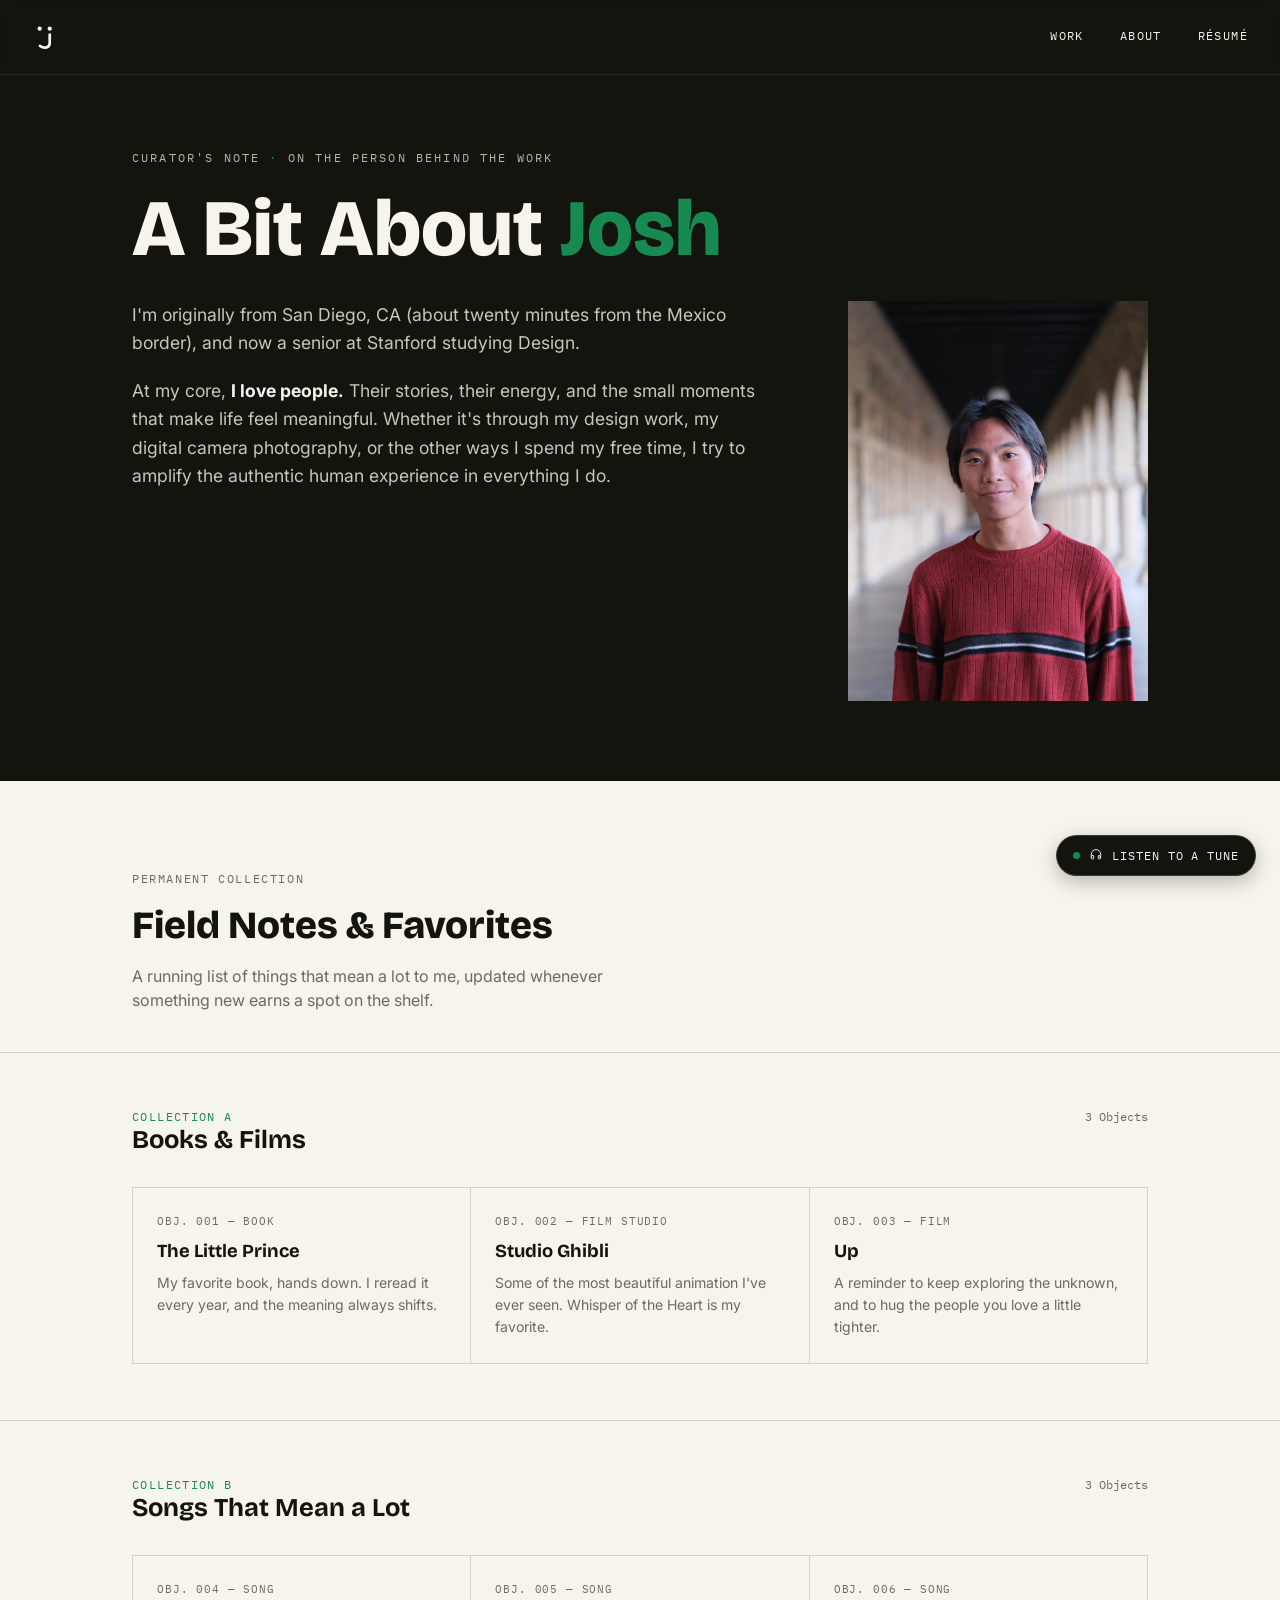
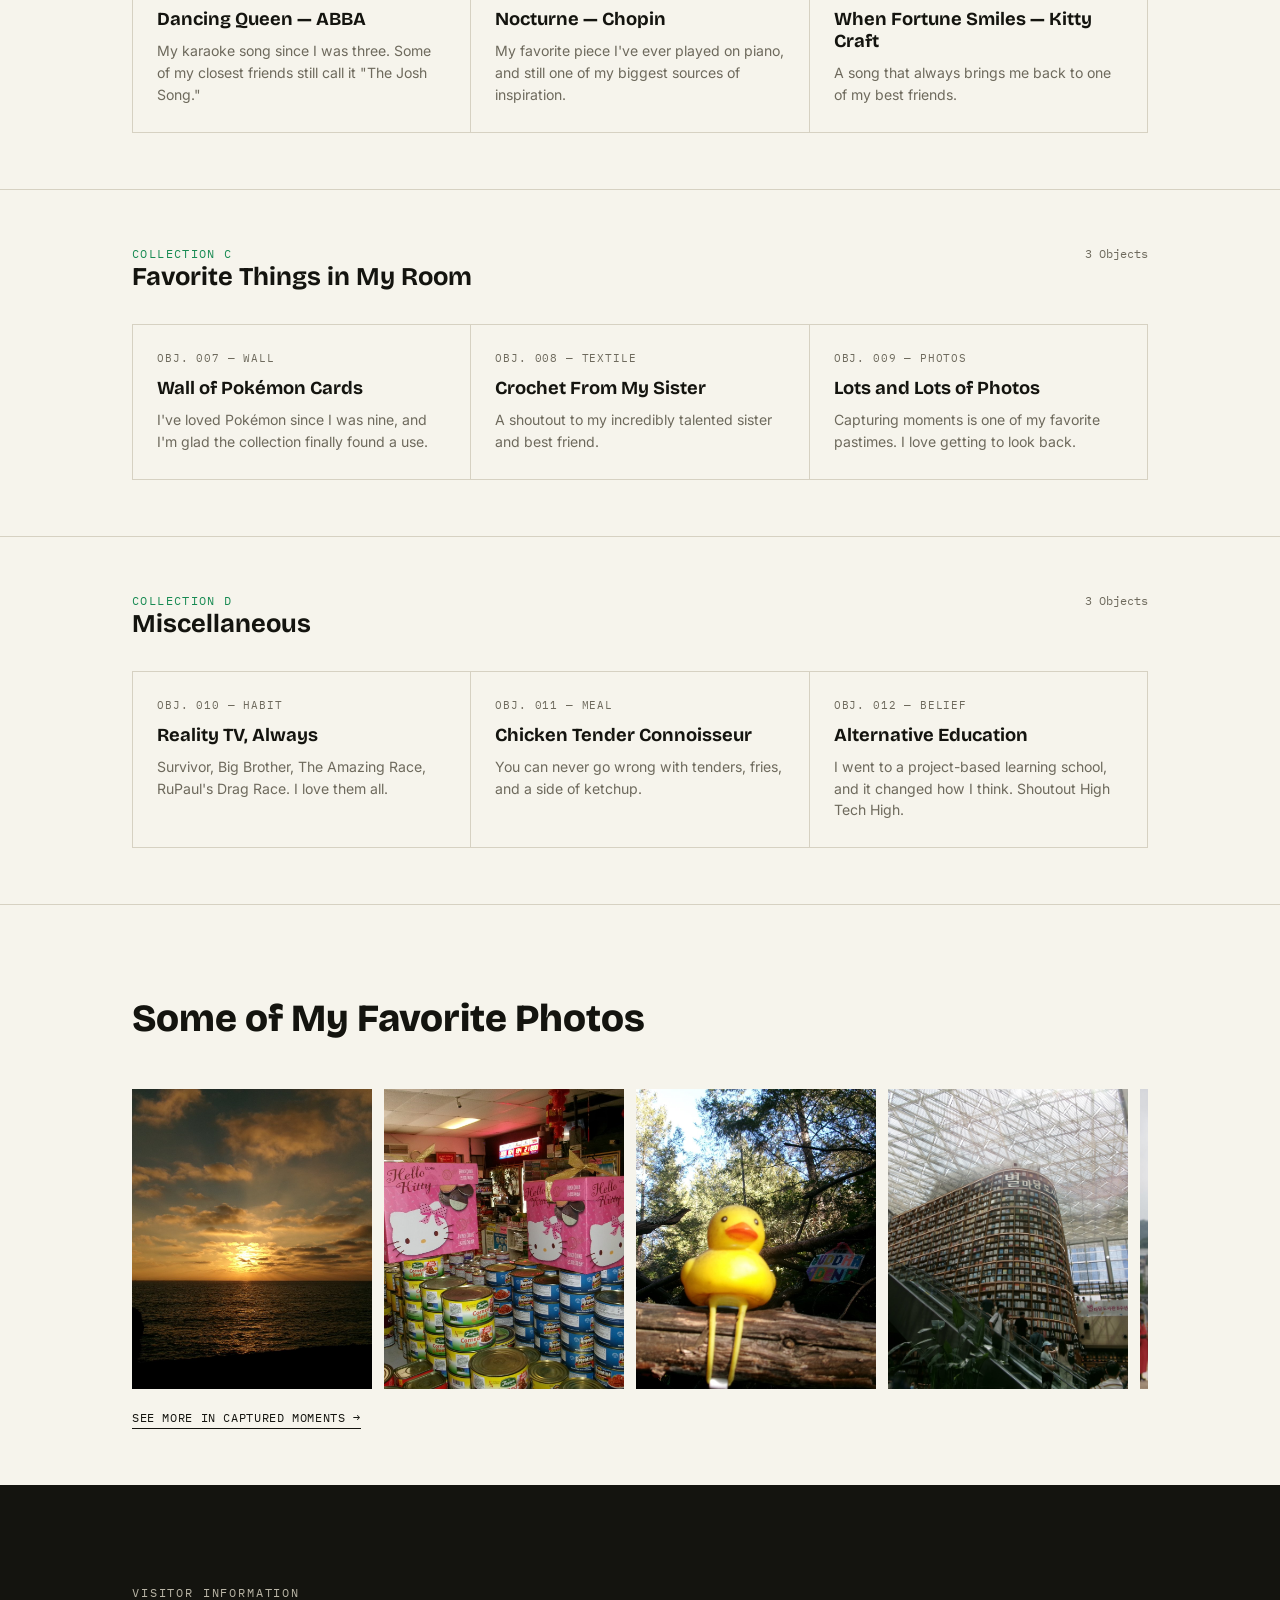
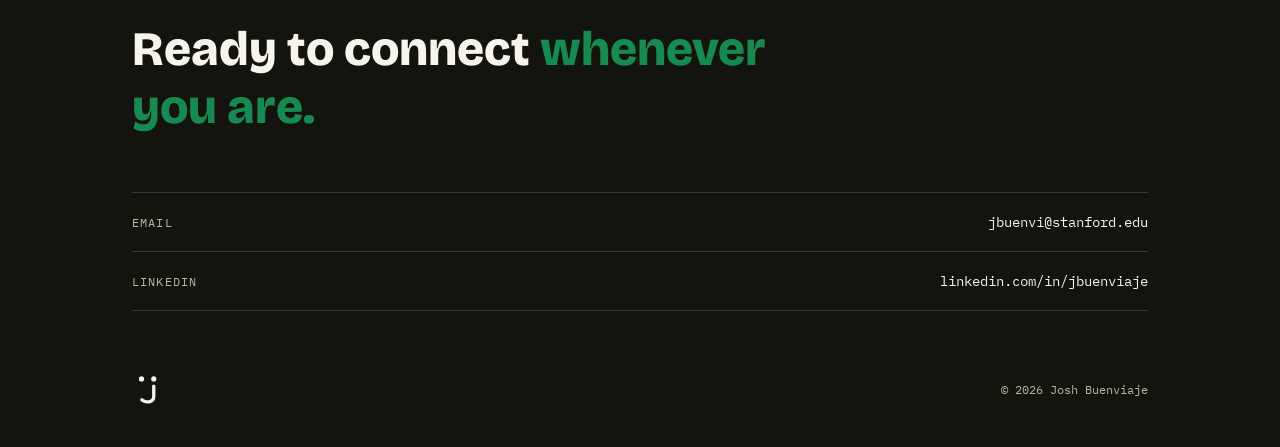
==== about.html @ cf0e29b3 "Add files via upload" ====
<!DOCTYPE html>
<html lang="en">
<head>
<meta charset="UTF-8">
<meta name="viewport" content="width=device-width, initial-scale=1.0">
<title>About — Josh Buenviaje</title>
<link rel="preconnect" href="https://fonts.googleapis.com">
<link href="https://fonts.googleapis.com/css2?family=Bricolage+Grotesque:opsz,wght@12..96,200..800&family=Inter:wght@400;500;600&family=IBM+Plex+Mono:wght@400;500&display=swap" rel="stylesheet">
<style>
  :root{
    --ink:#14140F;
    --paper:#F6F4EC;
    --paper-card:#ECE8DC;
    --line:#D6D1C2;
    --accent:#178A52;
    --accent-dim:#D8F2E3;
    --stamp:#D6402C;
    --muted:#6E6A5D;
    --paper-muted:#B9B5A6;
  }
  *{margin:0;padding:0;box-sizing:border-box;}
  body{background:var(--paper);color:var(--ink);font-family:'Inter',sans-serif;-webkit-font-smoothing:antialiased;}
  a{color:inherit;text-decoration:none;}
  .wrap{max-width:1080px;margin:0 auto;padding:0 32px;}

  nav{
    position:fixed;top:0;left:0;right:0;z-index:50;
    display:flex;align-items:center;justify-content:space-between;
    padding:22px 32px;
    background:rgba(20,20,15,0.85);
    backdrop-filter:blur(8px);
    border-bottom:1px solid rgba(255,255,255,0.08);
    transition:background .2s ease, border-color .2s ease;
  }
  nav.light{background:rgba(246,244,236,0.9);border-bottom:1px solid var(--line);}
  .navmark{color:var(--paper);display:block;transition:color .2s ease;}
  nav.light .navmark{color:var(--ink);}
  .navlinks{display:flex;gap:36px;}
  .navlinks a{
    font-family:'IBM Plex Mono',monospace;font-size:0.72rem;letter-spacing:0.12em;text-transform:uppercase;
    color:var(--paper);position:relative;padding-bottom:4px;transition:color .2s ease;
  }
  nav.light .navlinks a{color:var(--ink);}
  .navlinks a::after{content:'';position:absolute;left:0;bottom:0;width:0;height:1px;background:var(--accent);transition:width .25s ease;}
  .navlinks a:hover::after{width:100%;}

  /* INTRO */
  .intro{
    background:var(--ink);color:var(--paper);
    padding:150px 0 80px;
  }
  .intro-eyebrow{font-family:'IBM Plex Mono',monospace;font-size:0.75rem;letter-spacing:0.18em;text-transform:uppercase;color:var(--paper-muted);margin-bottom:24px;}
  .intro-eyebrow span{color:var(--accent);}
  .intro-title{font-family:'Bricolage Grotesque',sans-serif;font-weight:800;font-size:clamp(2.6rem,7vw,5rem);line-height:1;margin-bottom:32px;}
  .intro-title em{font-style:normal;color:var(--accent);}
  .intro-bio{font-size:1.1rem;line-height:1.6;color:#C9C6BA;max-width:640px;margin-bottom:20px;}
  .intro-bio b{color:var(--paper);}
  .intro-layout{display:grid;grid-template-columns:1fr 300px;gap:48px;align-items:start;margin-top:28px;}
  .intro-photo{position:relative;overflow:hidden;}
  .intro-photo.a{aspect-ratio:3/4;background:linear-gradient(135deg,#178A52,#0B3A24);}
  .intro-photo img{object-position:center 15%;}
  .intro-photo span{position:absolute;bottom:16px;left:16px;font-family:'IBM Plex Mono',monospace;font-size:0.65rem;color:rgba(255,255,255,0.65);z-index:1;}

  /* Easy-to-swap placeholder images: replace the file at the src path, or
     edit the src attribute directly. If a file is missing, onerror hides the
     broken image and the colored background behind it shows through instead. */
  .ph-img{position:absolute;inset:0;width:100%;height:100%;object-fit:cover;display:block;}

  /* SNAPSHOTS */
  .snapshot-carousel{overflow:hidden;}
  .snapshot-track{
    display:flex;gap:12px;width:max-content;
    animation:snapshot-scroll 32s linear infinite;
  }
  .snapshot-carousel:hover .snapshot-track{animation-play-state:paused;}
  @keyframes snapshot-scroll{from{transform:translateX(0);}to{transform:translateX(-50%);}}
  .snapshot-photo{
    flex:0 0 auto;width:240px;height:300px;
    position:relative;overflow:hidden;
    background:linear-gradient(135deg,#8C8875,#3D3B31);
  }
  .snapshot-photo:nth-child(6n+2){background:linear-gradient(135deg,#178A52,#0B3A24);}
  .snapshot-photo:nth-child(6n+3){background:linear-gradient(135deg,#D6402C,#7A1F14);}
  .snapshot-photo:nth-child(6n+5){background:linear-gradient(135deg,#5C5748,#22201A);}
  .snapshot-more{
    display:inline-block;margin-top:20px;
    font-family:'IBM Plex Mono',monospace;font-size:0.78rem;letter-spacing:0.05em;text-transform:uppercase;
    color:var(--ink);border-bottom:1.5px solid var(--ink);padding-bottom:3px;
  }
  .snapshot-more:hover{color:var(--accent);border-color:var(--accent);}

  /* COLLECTION INTRO */
  .collection-intro{padding:90px 0 40px;border-bottom:1px solid var(--line);}
  .section-eyebrow{font-family:'IBM Plex Mono',monospace;font-size:0.72rem;letter-spacing:0.14em;text-transform:uppercase;color:var(--muted);margin-bottom:16px;}
  .section-title{font-family:'Bricolage Grotesque',sans-serif;font-weight:800;font-size:2.4rem;margin-bottom:16px;}
  .section-sub{font-size:1rem;color:var(--muted);max-width:520px;line-height:1.5;}

  /* CATEGORY */
  .category{padding:56px 0;border-bottom:1px solid var(--line);}
  .category-head{display:flex;justify-content:space-between;align-items:baseline;margin-bottom:32px;flex-wrap:wrap;gap:10px;}
  .category-label{font-family:'IBM Plex Mono',monospace;font-size:0.72rem;letter-spacing:0.12em;text-transform:uppercase;color:var(--accent);}
  .category-name{font-family:'Bricolage Grotesque',sans-serif;font-weight:700;font-size:1.6rem;}
  .category-count{font-family:'IBM Plex Mono',monospace;font-size:0.72rem;color:var(--muted);}

  .entry-grid{display:grid;grid-template-columns:repeat(3,1fr);gap:1px;background:var(--line);border:1px solid var(--line);}
  .entry-card{background:var(--paper);padding:26px 24px;}
  .entry-tag{font-family:'IBM Plex Mono',monospace;font-size:0.66rem;letter-spacing:0.08em;text-transform:uppercase;color:var(--muted);margin-bottom:12px;}
  .entry-title{font-family:'Bricolage Grotesque',sans-serif;font-weight:700;font-size:1.15rem;margin-bottom:10px;}
  .entry-desc{font-size:0.88rem;color:var(--muted);line-height:1.55;}

  /* FOOTER */
  footer{background:var(--ink);color:var(--paper);padding:100px 0 40px;}
  .footer-eyebrow{font-family:'IBM Plex Mono',monospace;font-size:0.72rem;letter-spacing:0.16em;text-transform:uppercase;color:var(--paper-muted);margin-bottom:20px;}
  .footer-title{font-family:'Bricolage Grotesque',sans-serif;font-weight:800;font-size:3rem;margin-bottom:56px;max-width:640px;}
  .footer-title em{color:var(--accent);font-style:normal;}
  .plates{border-top:1px solid rgba(255,255,255,0.15);}
  .plate{display:flex;justify-content:space-between;align-items:baseline;padding:20px 0;border-bottom:1px solid rgba(255,255,255,0.15);font-family:'IBM Plex Mono',monospace;font-size:0.85rem;}
  .plate span:first-child{color:var(--paper-muted);letter-spacing:0.1em;text-transform:uppercase;font-size:0.72rem;}
  .plate a:hover{color:var(--accent);}
  .footer-bottom{display:flex;justify-content:space-between;align-items:center;margin-top:60px;font-family:'IBM Plex Mono',monospace;font-size:0.72rem;color:var(--paper-muted);}
  .footer-mark{color:var(--paper);}

  @media (max-width:760px){
    .intro-layout{grid-template-columns:1fr;}
    .intro-photo.a{max-width:220px;}
    .entry-grid{grid-template-columns:1fr;}
    .snapshot-photo{width:190px;height:240px;}
    .footer-title{font-size:2.1rem;}
  }

  /* AUDIO GUIDE WIDGET */
  .audio-guide{
    position:fixed;
    bottom:clamp(14px,3vw,24px);right:clamp(14px,3vw,24px);
    z-index:200;
    font-family:'Inter',sans-serif;
    max-width:calc(100vw - 28px);
  }
  .ag-toggle{
    display:flex;align-items:center;gap:9px;
    background:var(--ink);color:var(--paper);
    border:1px solid rgba(255,255,255,0.15);
    padding:clamp(10px,2vw,12px) clamp(13px,3vw,16px);border-radius:999px;
    cursor:pointer;box-shadow:0 6px 20px rgba(0,0,0,0.25);
    font-family:'IBM Plex Mono',monospace;font-size:clamp(0.66rem,1.6vw,0.72rem);letter-spacing:0.08em;text-transform:uppercase;
    transition:transform .2s ease, box-shadow .2s ease;
    white-space:nowrap;
  }
  .ag-toggle:hover{transform:translateY(-2px);box-shadow:0 10px 26px rgba(0,0,0,0.3);}
  .ag-dot{width:7px;height:7px;border-radius:50%;background:var(--accent);flex:none;
    animation:agpulse 1.6s ease-in-out infinite;}
  @keyframes agpulse{0%,100%{opacity:1;}50%{opacity:0.35;}}
  .ag-toggle svg{flex:none;}

  .ag-panel{
    position:absolute;bottom:calc(100% + 12px);right:0;
    width:clamp(240px,80vw,320px);
    max-width:calc(100vw - 28px);
    background:var(--paper);
    border:1px solid var(--ink);
    box-shadow:0 16px 40px rgba(0,0,0,0.22);
    padding:clamp(12px,3vw,16px);
    display:none;
    opacity:0;transform:translateY(8px);
    transition:opacity .2s ease, transform .2s ease;
  }
  .audio-guide.open .ag-panel{display:block;}
  .audio-guide.open .ag-panel.show{opacity:1;transform:translateY(0);}

  .ag-head{display:flex;justify-content:space-between;align-items:center;margin-bottom:12px;border-bottom:1px solid var(--line);padding-bottom:9px;gap:12px;}
  .ag-close{cursor:pointer;font-family:'IBM Plex Mono',monospace;font-size:0.85rem;color:var(--muted);background:none;border:none;padding:0;line-height:1;flex:none;}
  .ag-close:hover{color:var(--ink);}

  .ag-tabs{display:flex;gap:14px;flex-wrap:wrap;}
  .ag-tab{
    font-family:'IBM Plex Mono',monospace;font-size:0.68rem;letter-spacing:0.05em;text-transform:uppercase;
    color:var(--muted);background:none;border:none;cursor:pointer;padding:0 0 3px 0;
    border-bottom:1.5px solid transparent;
  }
  .ag-tab.active{color:var(--ink);border-bottom-color:var(--accent);}

  .ag-frame-wrap{border-radius:8px;overflow:hidden;background:var(--paper-card);min-height:152px;}
  .ag-frame-wrap iframe{display:block;width:100%;height:152px;border:none;}

  .ag-footer{margin-top:10px;font-family:'IBM Plex Mono',monospace;font-size:0.64rem;color:var(--muted);text-align:right;}
  .ag-footer a{color:var(--muted);}
  .ag-footer a:hover{color:var(--accent);}
</style>
</head>
<body>

<nav id="navbar">
  <a href="index.html" aria-label="Back to homepage"><svg class="navmark" width="26" height="30" viewBox="0 0 44 50" fill="none">
    <circle cx="13" cy="11" r="3.6" fill="currentColor"/>
    <circle cx="30" cy="11" r="3.6" fill="currentColor"/>
    <path d="M30 21 V35 C30 43 21 45.5 13.5 40" stroke="currentColor" stroke-width="4.6" stroke-linecap="round" fill="none"/>
  </svg></a>
  <div class="navlinks">
    <a href="index.html#work">Work</a>
    <a href="about.html">About</a>
    <!-- Résumé link: points to the résumé on Google Drive. -->
    <a href="https://drive.google.com/file/d/1j6kaJTfAUeaCM25LnBCSx-hFJtdSB7Q1/view?usp=sharing" target="_blank" rel="noopener">Résumé</a>
  </div>
</nav>

<section class="intro">
  <div class="wrap">
    <div class="intro-eyebrow">Curator's Note <span>·</span> On the Person Behind the Work</div>
    <h1 class="intro-title">A Bit About <em>Josh</em></h1>
    <div class="intro-layout">
      <div class="intro-text">
        <p class="intro-bio">I'm originally from San Diego, CA (about twenty minutes from the Mexico border), and now a senior at Stanford studying Design.</p>
        <p class="intro-bio">At my core, <b>I love people.</b> Their stories, their energy, and the small moments that make life feel meaningful. Whether it's through my design work, my digital camera photography, or the other ways I spend my free time, I try to amplify the authentic human experience in everything I do.</p>
      </div>
      <div class="intro-photo a">
        <img class="ph-img" src="about/intro-1.jpg" alt="Photo of Josh" onerror="this.style.display='none'">
      </div>
    </div>
  </div>
</section>

<section class="collection-intro">
  <div class="wrap">
    <div class="section-eyebrow">Permanent Collection</div>
    <div class="section-title">Field Notes &amp; Favorites</div>
    <div class="section-sub">A running list of things that mean a lot to me, updated whenever something new earns a spot on the shelf.</div>
  </div>
</section>

<section class="category">
  <div class="wrap">
    <div class="category-head">
      <div>
        <div class="category-label">Collection A</div>
        <div class="category-name">Books &amp; Films</div>
      </div>
      <div class="category-count">3 Objects</div>
    </div>
    <div class="entry-grid">
      <div class="entry-card">
        <div class="entry-tag">Obj. 001 — Book</div>
        <div class="entry-title">The Little Prince</div>
        <div class="entry-desc">My favorite book, hands down. I reread it every year, and the meaning always shifts.</div>
      </div>
      <div class="entry-card">
        <div class="entry-tag">Obj. 002 — Film Studio</div>
        <div class="entry-title">Studio Ghibli</div>
        <div class="entry-desc">Some of the most beautiful animation I've ever seen. Whisper of the Heart is my favorite.</div>
      </div>
      <div class="entry-card">
        <div class="entry-tag">Obj. 003 — Film</div>
        <div class="entry-title">Up</div>
        <div class="entry-desc">A reminder to keep exploring the unknown, and to hug the people you love a little tighter.</div>
      </div>
    </div>
  </div>
</section>

<section class="category">
  <div class="wrap">
    <div class="category-head">
      <div>
        <div class="category-label">Collection B</div>
        <div class="category-name">Songs That Mean a Lot</div>
      </div>
      <div class="category-count">3 Objects</div>
    </div>
    <div class="entry-grid">
      <div class="entry-card">
        <div class="entry-tag">Obj. 004 — Song</div>
        <div class="entry-title">Dancing Queen — ABBA</div>
        <div class="entry-desc">My karaoke song since I was three. Some of my closest friends still call it "The Josh Song."</div>
      </div>
      <div class="entry-card">
        <div class="entry-tag">Obj. 005 — Song</div>
        <div class="entry-title">Nocturne — Chopin</div>
        <div class="entry-desc">My favorite piece I've ever played on piano, and still one of my biggest sources of inspiration.</div>
      </div>
      <div class="entry-card">
        <div class="entry-tag">Obj. 006 — Song</div>
        <div class="entry-title">When Fortune Smiles — Kitty Craft</div>
        <div class="entry-desc">A song that always brings me back to one of my best friends.</div>
      </div>
    </div>
  </div>
</section>

<section class="category">
  <div class="wrap">
    <div class="category-head">
      <div>
        <div class="category-label">Collection C</div>
        <div class="category-name">Favorite Things in My Room</div>
      </div>
      <div class="category-count">3 Objects</div>
    </div>
    <div class="entry-grid">
      <div class="entry-card">
        <div class="entry-tag">Obj. 007 — Wall</div>
        <div class="entry-title">Wall of Pokémon Cards</div>
        <div class="entry-desc">I've loved Pokémon since I was nine, and I'm glad the collection finally found a use.</div>
      </div>
      <div class="entry-card">
        <div class="entry-tag">Obj. 008 — Textile</div>
        <div class="entry-title">Crochet From My Sister</div>
        <div class="entry-desc">A shoutout to my incredibly talented sister and best friend.</div>
      </div>
      <div class="entry-card">
        <div class="entry-tag">Obj. 009 — Photos</div>
        <div class="entry-title">Lots and Lots of Photos</div>
        <div class="entry-desc">Capturing moments is one of my favorite pastimes. I love getting to look back.</div>
      </div>
    </div>
  </div>
</section>

<section class="category">
  <div class="wrap">
    <div class="category-head">
      <div>
        <div class="category-label">Collection D</div>
        <div class="category-name">Miscellaneous</div>
      </div>
      <div class="category-count">3 Objects</div>
    </div>
    <div class="entry-grid">
      <div class="entry-card">
        <div class="entry-tag">Obj. 010 — Habit</div>
        <div class="entry-title">Reality TV, Always</div>
        <div class="entry-desc">Survivor, Big Brother, The Amazing Race, RuPaul's Drag Race. I love them all.</div>
      </div>
      <div class="entry-card">
        <div class="entry-tag">Obj. 011 — Meal</div>
        <div class="entry-title">Chicken Tender Connoisseur</div>
        <div class="entry-desc">You can never go wrong with tenders, fries, and a side of ketchup.</div>
      </div>
      <div class="entry-card">
        <div class="entry-tag">Obj. 012 — Belief</div>
        <div class="entry-title">Alternative Education</div>
        <div class="entry-desc">I went to a project-based learning school, and it changed how I think. Shoutout High Tech High.</div>
      </div>
    </div>
  </div>
</section>

<section class="collection-intro" style="border-bottom:none;padding-bottom:0;">
  <div class="wrap">
    <div class="section-title">Some of My Favorite Photos</div>
  </div>
</section>

<section class="category" style="border-bottom:none;padding-top:32px;">
  <div class="wrap">
    <div class="snapshot-carousel">
      <div class="snapshot-track">
        <div class="snapshot-photo"><img class="ph-img" src="photography/frame-01.jpg" alt="Snapshot" onerror="this.style.display='none'"></div>
        <div class="snapshot-photo"><img class="ph-img" src="photography/frame-02.jpg" alt="Snapshot" onerror="this.style.display='none'"></div>
        <div class="snapshot-photo"><img class="ph-img" src="photography/frame-03.jpg" alt="Snapshot" onerror="this.style.display='none'"></div>
        <div class="snapshot-photo"><img class="ph-img" src="photography/frame-04.jpg" alt="Snapshot" onerror="this.style.display='none'"></div>
        <div class="snapshot-photo"><img class="ph-img" src="photography/frame-05.jpg" alt="Snapshot" onerror="this.style.display='none'"></div>
        <div class="snapshot-photo"><img class="ph-img" src="photography/frame-06.jpg" alt="Snapshot" onerror="this.style.display='none'"></div>
        <div class="snapshot-photo"><img class="ph-img" src="photography/frame-07.jpg" alt="Snapshot" onerror="this.style.display='none'"></div>
        <div class="snapshot-photo"><img class="ph-img" src="photography/frame-08.jpg" alt="Snapshot" onerror="this.style.display='none'"></div>
        <div class="snapshot-photo"><img class="ph-img" src="photography/frame-09.jpg" alt="Snapshot" onerror="this.style.display='none'"></div>
        <div class="snapshot-photo"><img class="ph-img" src="photography/frame-10.jpg" alt="Snapshot" onerror="this.style.display='none'"></div>
        <div class="snapshot-photo"><img class="ph-img" src="photography/frame-11.jpg" alt="Snapshot" onerror="this.style.display='none'"></div>
        <div class="snapshot-photo"><img class="ph-img" src="photography/frame-12.jpg" alt="Snapshot" onerror="this.style.display='none'"></div>
        <!-- Duplicate set below makes the auto-scroll loop seamless. Keep both sets identical and in sync if you edit the photos. -->
        <div class="snapshot-photo"><img class="ph-img" src="photography/frame-01.jpg" alt="Snapshot" onerror="this.style.display='none'"></div>
        <div class="snapshot-photo"><img class="ph-img" src="photography/frame-02.jpg" alt="Snapshot" onerror="this.style.display='none'"></div>
        <div class="snapshot-photo"><img class="ph-img" src="photography/frame-03.jpg" alt="Snapshot" onerror="this.style.display='none'"></div>
        <div class="snapshot-photo"><img class="ph-img" src="photography/frame-04.jpg" alt="Snapshot" onerror="this.style.display='none'"></div>
        <div class="snapshot-photo"><img class="ph-img" src="photography/frame-05.jpg" alt="Snapshot" onerror="this.style.display='none'"></div>
        <div class="snapshot-photo"><img class="ph-img" src="photography/frame-06.jpg" alt="Snapshot" onerror="this.style.display='none'"></div>
        <div class="snapshot-photo"><img class="ph-img" src="photography/frame-07.jpg" alt="Snapshot" onerror="this.style.display='none'"></div>
        <div class="snapshot-photo"><img class="ph-img" src="photography/frame-08.jpg" alt="Snapshot" onerror="this.style.display='none'"></div>
        <div class="snapshot-photo"><img class="ph-img" src="photography/frame-09.jpg" alt="Snapshot" onerror="this.style.display='none'"></div>
        <div class="snapshot-photo"><img class="ph-img" src="photography/frame-10.jpg" alt="Snapshot" onerror="this.style.display='none'"></div>
        <div class="snapshot-photo"><img class="ph-img" src="photography/frame-11.jpg" alt="Snapshot" onerror="this.style.display='none'"></div>
        <div class="snapshot-photo"><img class="ph-img" src="photography/frame-12.jpg" alt="Snapshot" onerror="this.style.display='none'"></div>
      </div>
    </div>
    <a href="captured-moments.html" class="snapshot-more">See more in Captured Moments →</a>
  </div>
</section>

<footer id="contact">
  <div class="wrap">
    <div class="footer-eyebrow">Visitor Information</div>
    <div class="footer-title">Ready to connect <em>whenever you are.</em></div>
    <div class="plates">
      <div class="plate"><span>Email</span><a href="mailto:jbuenvi@stanford.edu">jbuenvi@stanford.edu</a></div>
      <div class="plate"><span>LinkedIn</span><a href="https://www.linkedin.com/in/jbuenviaje" target="_blank" rel="noopener">linkedin.com/in/jbuenviaje</a></div>
    </div>
    <div class="footer-bottom">
      <svg class="footer-mark" width="32" height="36" viewBox="0 0 44 50" fill="none">
        <circle cx="13" cy="11" r="3.6" fill="currentColor"/>
        <circle cx="30" cy="11" r="3.6" fill="currentColor"/>
        <path d="M30 21 V35 C30 43 21 45.5 13.5 40" stroke="currentColor" stroke-width="4.6" stroke-linecap="round" fill="none"/>
      </svg>
      <span>© 2026 Josh Buenviaje</span>
    </div>
  </div>
</footer>


<div class="audio-guide" id="audioGuide">
  <div class="ag-panel" id="agPanel">
    <div class="ag-head">
      <div class="ag-tabs" id="agTabs">
        <button class="ag-tab active" data-uri="spotify:playlist:53VFJnUIcrfUlIhhLTmUji">Josh's Top 10</button>
        <button class="ag-tab" data-uri="spotify:playlist:1d93rfrg8ZQheUn2gqzK49">Browsing</button>
      </div>
      <button class="ag-close" id="agClose" aria-label="Close">✕</button>
    </div>
    <div class="ag-frame-wrap">
      <div id="agFrame"></div>
    </div>
    <div class="ag-footer">Curated on <a href="#" target="_blank" rel="noopener">Spotify</a></div>
  </div>
  <div class="ag-toggle" id="agToggle">
    <span class="ag-dot"></span>
    <svg width="14" height="14" viewBox="0 0 24 24" fill="none"><path d="M4 15V9a8 8 0 0116 0v6M4 15a2 2 0 002 2h1a1 1 0 001-1v-4a1 1 0 00-1-1H5a1 1 0 00-1 1v3zM20 15a2 2 0 01-2 2h-1a1 1 0 01-1-1v-4a1 1 0 011-1h1a1 1 0 011 1v3z" stroke="currentColor" stroke-width="1.6"/></svg>
    Listen to a Tune
  </div>
</div>

<script>
  // Audio guide widget — persists playback across page navigation via
  // Spotify's iFrame Embed API + localStorage. Each page mounts a fresh
  // controller on load; if a previous page had music going, we pick the
  // same playlist + position back up. (Browsers can still block autoplay
  // without a fresh click, so occasionally a tap on play is needed.)
  const agWidget = document.getElementById('audioGuide');
  const agToggle = document.getElementById('agToggle');
  const agClose = document.getElementById('agClose');
  const agPanel = document.getElementById('agPanel');
  const agFrameEl = document.getElementById('agFrame');
  const agTabs = document.querySelectorAll('.ag-tab');
  const AG_STATE_KEY = 'jb_portfolio_audio_state';
  let agController = null;
  let agSaveTimer = null;

  function readAgState(){
    try { const raw = localStorage.getItem(AG_STATE_KEY); return raw ? JSON.parse(raw) : null; }
    catch (e) { return null; }
  }
  function writeAgState(partial){
    try {
      const current = readAgState() || {};
      localStorage.setItem(AG_STATE_KEY, JSON.stringify(Object.assign(current, partial)));
    } catch (e) { /* localStorage unavailable — playback just won't persist */ }
  }
  function setActiveTabByUri(uri){
    agTabs.forEach(t => t.classList.toggle('active', t.getAttribute('data-uri') === uri));
  }

  function mountController(uri, resumeSeconds, autoplay){
    if (!window.SpotifyIframeApi) return;
    window.SpotifyIframeApi.createController(agFrameEl, { uri: uri }, (controller) => {
      agController = controller;
      controller.addListener('playback_update', (e) => {
        const d = e.data || {};
        clearTimeout(agSaveTimer);
        agSaveTimer = setTimeout(() => {
          writeAgState({ uri: uri, position: d.position || 0, paused: !!d.isPaused, savedAt: Date.now() });
        }, 250);
      });
      controller.addListener('ready', () => {
        if (resumeSeconds) controller.seek(resumeSeconds);
        if (autoplay) controller.play();
      });
    });
  }

  function loadTab(tab, resumeSeconds, autoplay){
    const uri = tab.getAttribute('data-uri');
    setActiveTabByUri(uri);
    writeAgState({ uri: uri, position: resumeSeconds || 0, paused: autoplay === false });
    if (agController) {
      agController.loadUri(uri);
      if (autoplay !== false) agController.play();
    } else {
      mountController(uri, resumeSeconds, autoplay !== false);
    }
  }

  window.onSpotifyIframeApiReady = (IFrameAPI) => {
    window.SpotifyIframeApi = IFrameAPI;
    const saved = readAgState();
    if (saved && saved.uri) {
      setActiveTabByUri(saved.uri);
      mountController(saved.uri, saved.position, !saved.paused);
      if (saved.open) {
        agWidget.classList.add('open');
        requestAnimationFrame(() => agPanel.classList.add('show'));
      }
    }
  };

  agToggle.addEventListener('click', () => {
    const opening = !agWidget.classList.contains('open');
    agWidget.classList.toggle('open');
    writeAgState({ open: opening });
    if (opening && !agController) {
      loadTab(agTabs[0], 0, true);
    }
    if (opening) {
      requestAnimationFrame(() => agPanel.classList.add('show'));
    } else {
      agPanel.classList.remove('show');
    }
  });

  agClose.addEventListener('click', (e) => {
    e.stopPropagation();
    agWidget.classList.remove('open');
    agPanel.classList.remove('show');
    writeAgState({ open: false });
  });

  agTabs.forEach(tab => tab.addEventListener('click', () => loadTab(tab, 0, true)));

  const nav = document.getElementById('navbar');
  window.addEventListener('scroll', () => {
    if (window.scrollY > window.innerHeight * 0.7) {
      nav.classList.add('light');
    } else {
      nav.classList.remove('light');
    }
  });
</script>

<script src="https://open.spotify.com/embed/iframe-api/v1" async></script>
</body>
</html>
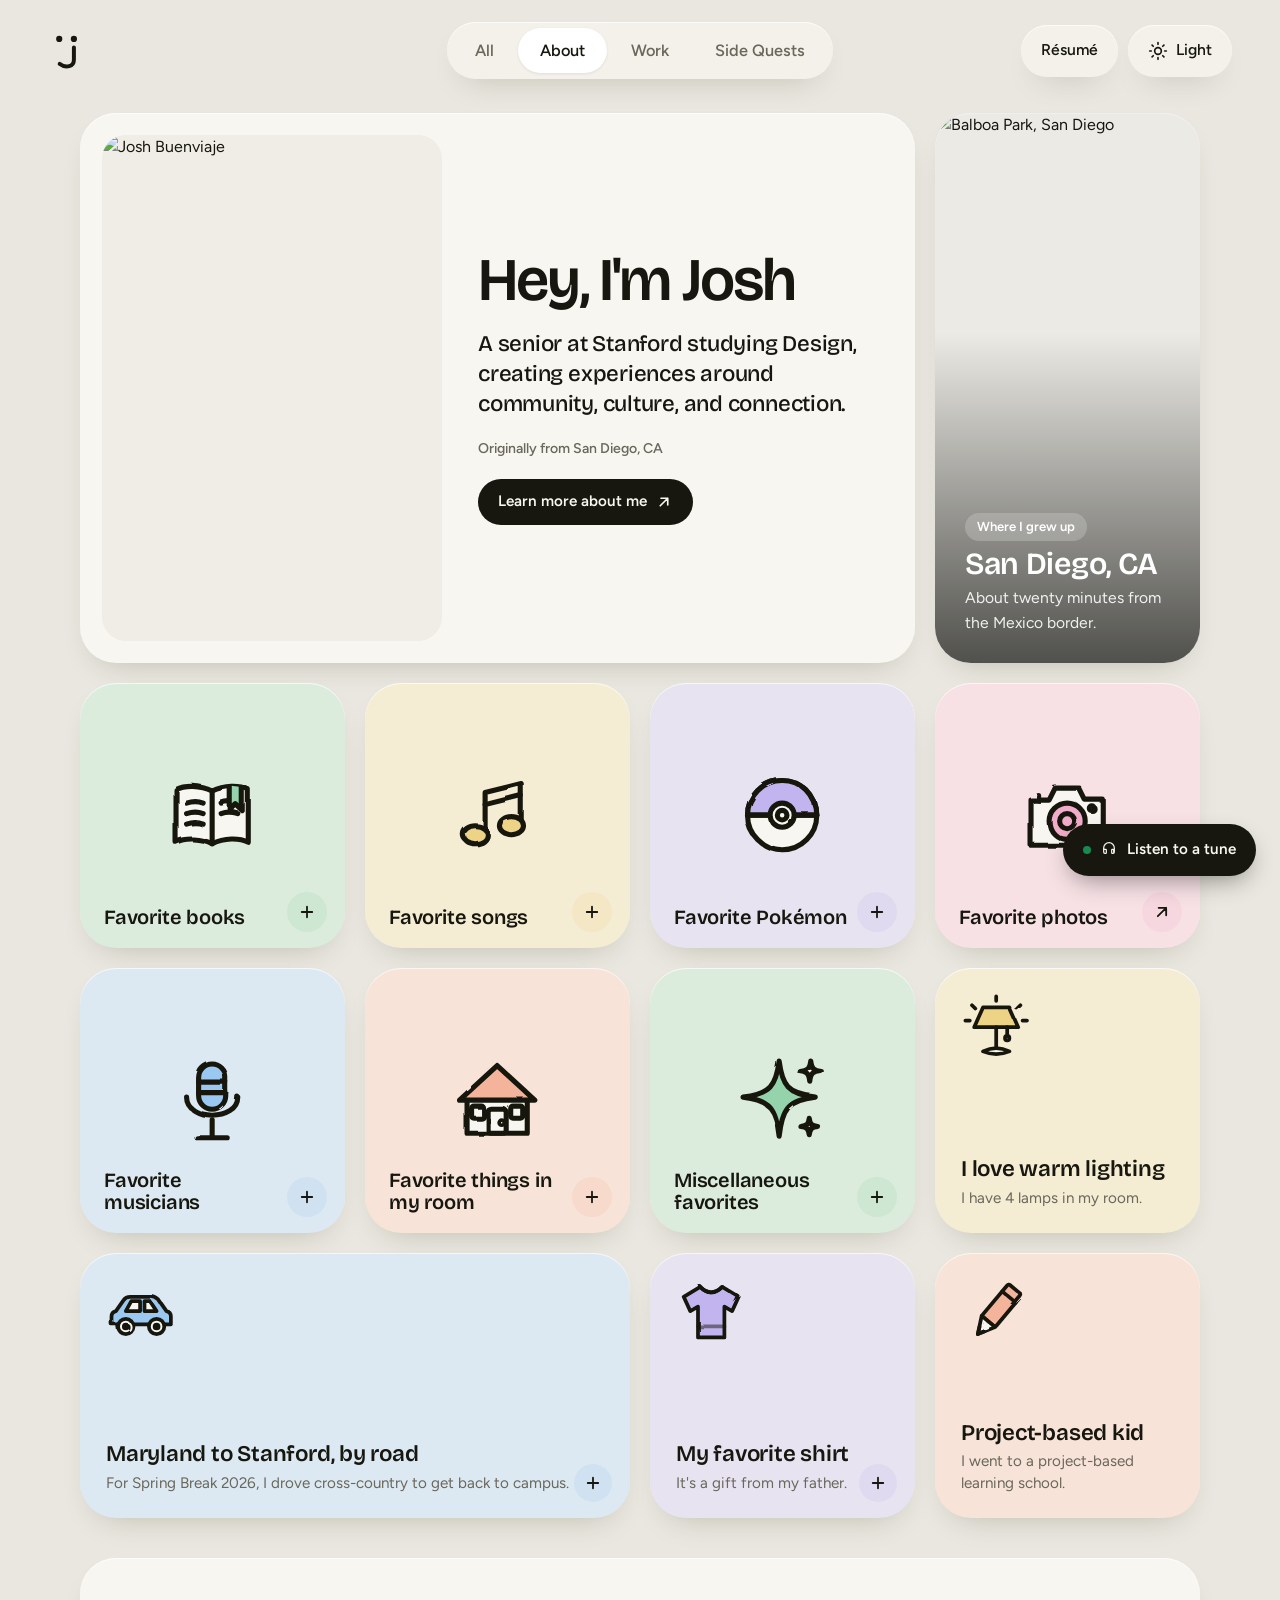
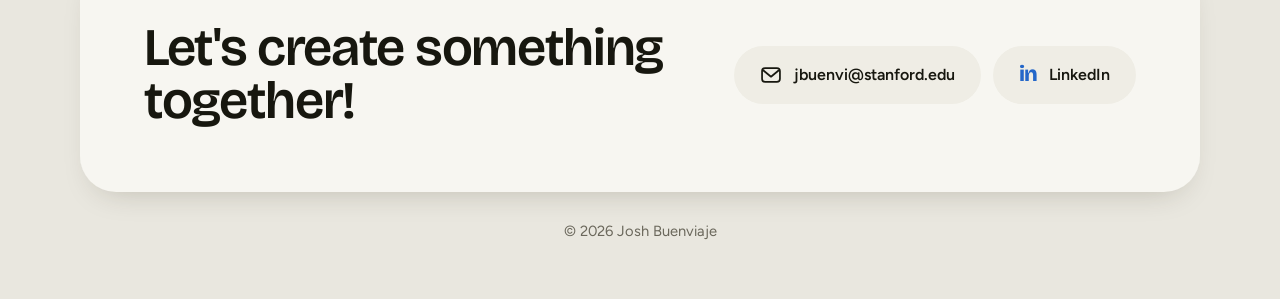
==== commit 813bb524: "Add files via upload" ====
--- a/about.html
+++ b/about.html
@@ -1,536 +1 @@
-<!DOCTYPE html>
-<html lang="en">
-<head>
-<meta charset="UTF-8">
-<meta name="viewport" content="width=device-width, initial-scale=1.0">
-<title>About — Josh Buenviaje</title>
-<link rel="preconnect" href="https://fonts.googleapis.com">
-<link href="https://fonts.googleapis.com/css2?family=Bricolage+Grotesque:opsz,wght@12..96,200..800&family=Inter:wght@400;500;600&family=IBM+Plex+Mono:wght@400;500&display=swap" rel="stylesheet">
-<style>
-  :root{
-    --ink:#14140F;
-    --paper:#F6F4EC;
-    --paper-card:#ECE8DC;
-    --line:#D6D1C2;
-    --accent:#178A52;
-    --accent-dim:#D8F2E3;
-    --stamp:#D6402C;
-    --muted:#6E6A5D;
-    --paper-muted:#B9B5A6;
-  }
-  *{margin:0;padding:0;box-sizing:border-box;}
-  body{background:var(--paper);color:var(--ink);font-family:'Inter',sans-serif;-webkit-font-smoothing:antialiased;}
-  a{color:inherit;text-decoration:none;}
-  .wrap{max-width:1080px;margin:0 auto;padding:0 32px;}
-
-  nav{
-    position:fixed;top:0;left:0;right:0;z-index:50;
-    display:flex;align-items:center;justify-content:space-between;
-    padding:22px 32px;
-    background:rgba(20,20,15,0.85);
-    backdrop-filter:blur(8px);
-    border-bottom:1px solid rgba(255,255,255,0.08);
-    transition:background .2s ease, border-color .2s ease;
-  }
-  nav.light{background:rgba(246,244,236,0.9);border-bottom:1px solid var(--line);}
-  .navmark{color:var(--paper);display:block;transition:color .2s ease;}
-  nav.light .navmark{color:var(--ink);}
-  .navlinks{display:flex;gap:36px;}
-  .navlinks a{
-    font-family:'IBM Plex Mono',monospace;font-size:0.72rem;letter-spacing:0.12em;text-transform:uppercase;
-    color:var(--paper);position:relative;padding-bottom:4px;transition:color .2s ease;
-  }
-  nav.light .navlinks a{color:var(--ink);}
-  .navlinks a::after{content:'';position:absolute;left:0;bottom:0;width:0;height:1px;background:var(--accent);transition:width .25s ease;}
-  .navlinks a:hover::after{width:100%;}
-
-  /* INTRO */
-  .intro{
-    background:var(--ink);color:var(--paper);
-    padding:150px 0 80px;
-  }
-  .intro-eyebrow{font-family:'IBM Plex Mono',monospace;font-size:0.75rem;letter-spacing:0.18em;text-transform:uppercase;color:var(--paper-muted);margin-bottom:24px;}
-  .intro-eyebrow span{color:var(--accent);}
-  .intro-title{font-family:'Bricolage Grotesque',sans-serif;font-weight:800;font-size:clamp(2.6rem,7vw,5rem);line-height:1;margin-bottom:32px;}
-  .intro-title em{font-style:normal;color:var(--accent);}
-  .intro-bio{font-size:1.1rem;line-height:1.6;color:#C9C6BA;max-width:640px;margin-bottom:20px;}
-  .intro-bio b{color:var(--paper);}
-  .intro-layout{display:grid;grid-template-columns:1fr 300px;gap:48px;align-items:start;margin-top:28px;}
-  .intro-photo{position:relative;overflow:hidden;}
-  .intro-photo.a{aspect-ratio:3/4;background:linear-gradient(135deg,#178A52,#0B3A24);}
-  .intro-photo img{object-position:center 15%;}
-  .intro-photo span{position:absolute;bottom:16px;left:16px;font-family:'IBM Plex Mono',monospace;font-size:0.65rem;color:rgba(255,255,255,0.65);z-index:1;}
-
-  /* Easy-to-swap placeholder images: replace the file at the src path, or
-     edit the src attribute directly. If a file is missing, onerror hides the
-     broken image and the colored background behind it shows through instead. */
-  .ph-img{position:absolute;inset:0;width:100%;height:100%;object-fit:cover;display:block;}
-
-  /* SNAPSHOTS */
-  .snapshot-carousel{overflow:hidden;}
-  .snapshot-track{
-    display:flex;gap:12px;width:max-content;
-    animation:snapshot-scroll 32s linear infinite;
-  }
-  .snapshot-carousel:hover .snapshot-track{animation-play-state:paused;}
-  @keyframes snapshot-scroll{from{transform:translateX(0);}to{transform:translateX(-50%);}}
-  .snapshot-photo{
-    flex:0 0 auto;width:240px;height:300px;
-    position:relative;overflow:hidden;
-    background:linear-gradient(135deg,#8C8875,#3D3B31);
-  }
-  .snapshot-photo:nth-child(6n+2){background:linear-gradient(135deg,#178A52,#0B3A24);}
-  .snapshot-photo:nth-child(6n+3){background:linear-gradient(135deg,#D6402C,#7A1F14);}
-  .snapshot-photo:nth-child(6n+5){background:linear-gradient(135deg,#5C5748,#22201A);}
-  .snapshot-more{
-    display:inline-block;margin-top:20px;
-    font-family:'IBM Plex Mono',monospace;font-size:0.78rem;letter-spacing:0.05em;text-transform:uppercase;
-    color:var(--ink);border-bottom:1.5px solid var(--ink);padding-bottom:3px;
-  }
-  .snapshot-more:hover{color:var(--accent);border-color:var(--accent);}
-
-  /* COLLECTION INTRO */
-  .collection-intro{padding:90px 0 40px;border-bottom:1px solid var(--line);}
-  .section-eyebrow{font-family:'IBM Plex Mono',monospace;font-size:0.72rem;letter-spacing:0.14em;text-transform:uppercase;color:var(--muted);margin-bottom:16px;}
-  .section-title{font-family:'Bricolage Grotesque',sans-serif;font-weight:800;font-size:2.4rem;margin-bottom:16px;}
-  .section-sub{font-size:1rem;color:var(--muted);max-width:520px;line-height:1.5;}
-
-  /* CATEGORY */
-  .category{padding:56px 0;border-bottom:1px solid var(--line);}
-  .category-head{display:flex;justify-content:space-between;align-items:baseline;margin-bottom:32px;flex-wrap:wrap;gap:10px;}
-  .category-label{font-family:'IBM Plex Mono',monospace;font-size:0.72rem;letter-spacing:0.12em;text-transform:uppercase;color:var(--accent);}
-  .category-name{font-family:'Bricolage Grotesque',sans-serif;font-weight:700;font-size:1.6rem;}
-  .category-count{font-family:'IBM Plex Mono',monospace;font-size:0.72rem;color:var(--muted);}
-
-  .entry-grid{display:grid;grid-template-columns:repeat(3,1fr);gap:1px;background:var(--line);border:1px solid var(--line);}
-  .entry-card{background:var(--paper);padding:26px 24px;}
-  .entry-tag{font-family:'IBM Plex Mono',monospace;font-size:0.66rem;letter-spacing:0.08em;text-transform:uppercase;color:var(--muted);margin-bottom:12px;}
-  .entry-title{font-family:'Bricolage Grotesque',sans-serif;font-weight:700;font-size:1.15rem;margin-bottom:10px;}
-  .entry-desc{font-size:0.88rem;color:var(--muted);line-height:1.55;}
-
-  /* FOOTER */
-  footer{background:var(--ink);color:var(--paper);padding:100px 0 40px;}
-  .footer-eyebrow{font-family:'IBM Plex Mono',monospace;font-size:0.72rem;letter-spacing:0.16em;text-transform:uppercase;color:var(--paper-muted);margin-bottom:20px;}
-  .footer-title{font-family:'Bricolage Grotesque',sans-serif;font-weight:800;font-size:3rem;margin-bottom:56px;max-width:640px;}
-  .footer-title em{color:var(--accent);font-style:normal;}
-  .plates{border-top:1px solid rgba(255,255,255,0.15);}
-  .plate{display:flex;justify-content:space-between;align-items:baseline;padding:20px 0;border-bottom:1px solid rgba(255,255,255,0.15);font-family:'IBM Plex Mono',monospace;font-size:0.85rem;}
-  .plate span:first-child{color:var(--paper-muted);letter-spacing:0.1em;text-transform:uppercase;font-size:0.72rem;}
-  .plate a:hover{color:var(--accent);}
-  .footer-bottom{display:flex;justify-content:space-between;align-items:center;margin-top:60px;font-family:'IBM Plex Mono',monospace;font-size:0.72rem;color:var(--paper-muted);}
-  .footer-mark{color:var(--paper);}
-
-  @media (max-width:760px){
-    .intro-layout{grid-template-columns:1fr;}
-    .intro-photo.a{max-width:220px;}
-    .entry-grid{grid-template-columns:1fr;}
-    .snapshot-photo{width:190px;height:240px;}
-    .footer-title{font-size:2.1rem;}
-  }
-
-  /* AUDIO GUIDE WIDGET */
-  .audio-guide{
-    position:fixed;
-    bottom:clamp(14px,3vw,24px);right:clamp(14px,3vw,24px);
-    z-index:200;
-    font-family:'Inter',sans-serif;
-    max-width:calc(100vw - 28px);
-  }
-  .ag-toggle{
-    display:flex;align-items:center;gap:9px;
-    background:var(--ink);color:var(--paper);
-    border:1px solid rgba(255,255,255,0.15);
-    padding:clamp(10px,2vw,12px) clamp(13px,3vw,16px);border-radius:999px;
-    cursor:pointer;box-shadow:0 6px 20px rgba(0,0,0,0.25);
-    font-family:'IBM Plex Mono',monospace;font-size:clamp(0.66rem,1.6vw,0.72rem);letter-spacing:0.08em;text-transform:uppercase;
-    transition:transform .2s ease, box-shadow .2s ease;
-    white-space:nowrap;
-  }
-  .ag-toggle:hover{transform:translateY(-2px);box-shadow:0 10px 26px rgba(0,0,0,0.3);}
-  .ag-dot{width:7px;height:7px;border-radius:50%;background:var(--accent);flex:none;
-    animation:agpulse 1.6s ease-in-out infinite;}
-  @keyframes agpulse{0%,100%{opacity:1;}50%{opacity:0.35;}}
-  .ag-toggle svg{flex:none;}
-
-  .ag-panel{
-    position:absolute;bottom:calc(100% + 12px);right:0;
-    width:clamp(240px,80vw,320px);
-    max-width:calc(100vw - 28px);
-    background:var(--paper);
-    border:1px solid var(--ink);
-    box-shadow:0 16px 40px rgba(0,0,0,0.22);
-    padding:clamp(12px,3vw,16px);
-    display:none;
-    opacity:0;transform:translateY(8px);
-    transition:opacity .2s ease, transform .2s ease;
-  }
-  .audio-guide.open .ag-panel{display:block;}
-  .audio-guide.open .ag-panel.show{opacity:1;transform:translateY(0);}
-
-  .ag-head{display:flex;justify-content:space-between;align-items:center;margin-bottom:12px;border-bottom:1px solid var(--line);padding-bottom:9px;gap:12px;}
-  .ag-close{cursor:pointer;font-family:'IBM Plex Mono',monospace;font-size:0.85rem;color:var(--muted);background:none;border:none;padding:0;line-height:1;flex:none;}
-  .ag-close:hover{color:var(--ink);}
-
-  .ag-tabs{display:flex;gap:14px;flex-wrap:wrap;}
-  .ag-tab{
-    font-family:'IBM Plex Mono',monospace;font-size:0.68rem;letter-spacing:0.05em;text-transform:uppercase;
-    color:var(--muted);background:none;border:none;cursor:pointer;padding:0 0 3px 0;
-    border-bottom:1.5px solid transparent;
-  }
-  .ag-tab.active{color:var(--ink);border-bottom-color:var(--accent);}
-
-  .ag-frame-wrap{border-radius:8px;overflow:hidden;background:var(--paper-card);min-height:152px;}
-  .ag-frame-wrap iframe{display:block;width:100%;height:152px;border:none;}
-
-  .ag-footer{margin-top:10px;font-family:'IBM Plex Mono',monospace;font-size:0.64rem;color:var(--muted);text-align:right;}
-  .ag-footer a{color:var(--muted);}
-  .ag-footer a:hover{color:var(--accent);}
-</style>
-</head>
-<body>
-
-<nav id="navbar">
-  <a href="index.html" aria-label="Back to homepage"><svg class="navmark" width="26" height="30" viewBox="0 0 44 50" fill="none">
-    <circle cx="13" cy="11" r="3.6" fill="currentColor"/>
-    <circle cx="30" cy="11" r="3.6" fill="currentColor"/>
-    <path d="M30 21 V35 C30 43 21 45.5 13.5 40" stroke="currentColor" stroke-width="4.6" stroke-linecap="round" fill="none"/>
-  </svg></a>
-  <div class="navlinks">
-    <a href="index.html#work">Work</a>
-    <a href="about.html">About</a>
-    <!-- Résumé link: points to the résumé on Google Drive. -->
-    <a href="https://drive.google.com/file/d/1j6kaJTfAUeaCM25LnBCSx-hFJtdSB7Q1/view?usp=sharing" target="_blank" rel="noopener">Résumé</a>
-  </div>
-</nav>
-
-<section class="intro">
-  <div class="wrap">
-    <div class="intro-eyebrow">Curator's Note <span>·</span> On the Person Behind the Work</div>
-    <h1 class="intro-title">A Bit About <em>Josh</em></h1>
-    <div class="intro-layout">
-      <div class="intro-text">
-        <p class="intro-bio">I'm originally from San Diego, CA (about twenty minutes from the Mexico border), and now a senior at Stanford studying Design.</p>
-        <p class="intro-bio">At my core, <b>I love people.</b> Their stories, their energy, and the small moments that make life feel meaningful. Whether it's through my design work, my digital camera photography, or the other ways I spend my free time, I try to amplify the authentic human experience in everything I do.</p>
-      </div>
-      <div class="intro-photo a">
-        <img class="ph-img" src="about/intro-1.jpg" alt="Photo of Josh" onerror="this.style.display='none'">
-      </div>
-    </div>
-  </div>
-</section>
-
-<section class="collection-intro">
-  <div class="wrap">
-    <div class="section-eyebrow">Permanent Collection</div>
-    <div class="section-title">Field Notes &amp; Favorites</div>
-    <div class="section-sub">A running list of things that mean a lot to me, updated whenever something new earns a spot on the shelf.</div>
-  </div>
-</section>
-
-<section class="category">
-  <div class="wrap">
-    <div class="category-head">
-      <div>
-        <div class="category-label">Collection A</div>
-        <div class="category-name">Books &amp; Films</div>
-      </div>
-      <div class="category-count">3 Objects</div>
-    </div>
-    <div class="entry-grid">
-      <div class="entry-card">
-        <div class="entry-tag">Obj. 001 — Book</div>
-        <div class="entry-title">The Little Prince</div>
-        <div class="entry-desc">My favorite book, hands down. I reread it every year, and the meaning always shifts.</div>
-      </div>
-      <div class="entry-card">
-        <div class="entry-tag">Obj. 002 — Film Studio</div>
-        <div class="entry-title">Studio Ghibli</div>
-        <div class="entry-desc">Some of the most beautiful animation I've ever seen. Whisper of the Heart is my favorite.</div>
-      </div>
-      <div class="entry-card">
-        <div class="entry-tag">Obj. 003 — Film</div>
-        <div class="entry-title">Up</div>
-        <div class="entry-desc">A reminder to keep exploring the unknown, and to hug the people you love a little tighter.</div>
-      </div>
-    </div>
-  </div>
-</section>
-
-<section class="category">
-  <div class="wrap">
-    <div class="category-head">
-      <div>
-        <div class="category-label">Collection B</div>
-        <div class="category-name">Songs That Mean a Lot</div>
-      </div>
-      <div class="category-count">3 Objects</div>
-    </div>
-    <div class="entry-grid">
-      <div class="entry-card">
-        <div class="entry-tag">Obj. 004 — Song</div>
-        <div class="entry-title">Dancing Queen — ABBA</div>
-        <div class="entry-desc">My karaoke song since I was three. Some of my closest friends still call it "The Josh Song."</div>
-      </div>
-      <div class="entry-card">
-        <div class="entry-tag">Obj. 005 — Song</div>
-        <div class="entry-title">Nocturne — Chopin</div>
-        <div class="entry-desc">My favorite piece I've ever played on piano, and still one of my biggest sources of inspiration.</div>
-      </div>
-      <div class="entry-card">
-        <div class="entry-tag">Obj. 006 — Song</div>
-        <div class="entry-title">When Fortune Smiles — Kitty Craft</div>
-        <div class="entry-desc">A song that always brings me back to one of my best friends.</div>
-      </div>
-    </div>
-  </div>
-</section>
-
-<section class="category">
-  <div class="wrap">
-    <div class="category-head">
-      <div>
-        <div class="category-label">Collection C</div>
-        <div class="category-name">Favorite Things in My Room</div>
-      </div>
-      <div class="category-count">3 Objects</div>
-    </div>
-    <div class="entry-grid">
-      <div class="entry-card">
-        <div class="entry-tag">Obj. 007 — Wall</div>
-        <div class="entry-title">Wall of Pokémon Cards</div>
-        <div class="entry-desc">I've loved Pokémon since I was nine, and I'm glad the collection finally found a use.</div>
-      </div>
-      <div class="entry-card">
-        <div class="entry-tag">Obj. 008 — Textile</div>
-        <div class="entry-title">Crochet From My Sister</div>
-        <div class="entry-desc">A shoutout to my incredibly talented sister and best friend.</div>
-      </div>
-      <div class="entry-card">
-        <div class="entry-tag">Obj. 009 — Photos</div>
-        <div class="entry-title">Lots and Lots of Photos</div>
-        <div class="entry-desc">Capturing moments is one of my favorite pastimes. I love getting to look back.</div>
-      </div>
-    </div>
-  </div>
-</section>
-
-<section class="category">
-  <div class="wrap">
-    <div class="category-head">
-      <div>
-        <div class="category-label">Collection D</div>
-        <div class="category-name">Miscellaneous</div>
-      </div>
-      <div class="category-count">3 Objects</div>
-    </div>
-    <div class="entry-grid">
-      <div class="entry-card">
-        <div class="entry-tag">Obj. 010 — Habit</div>
-        <div class="entry-title">Reality TV, Always</div>
-        <div class="entry-desc">Survivor, Big Brother, The Amazing Race, RuPaul's Drag Race. I love them all.</div>
-      </div>
-      <div class="entry-card">
-        <div class="entry-tag">Obj. 011 — Meal</div>
-        <div class="entry-title">Chicken Tender Connoisseur</div>
-        <div class="entry-desc">You can never go wrong with tenders, fries, and a side of ketchup.</div>
-      </div>
-      <div class="entry-card">
-        <div class="entry-tag">Obj. 012 — Belief</div>
-        <div class="entry-title">Alternative Education</div>
-        <div class="entry-desc">I went to a project-based learning school, and it changed how I think. Shoutout High Tech High.</div>
-      </div>
-    </div>
-  </div>
-</section>
-
-<section class="collection-intro" style="border-bottom:none;padding-bottom:0;">
-  <div class="wrap">
-    <div class="section-title">Some of My Favorite Photos</div>
-  </div>
-</section>
-
-<section class="category" style="border-bottom:none;padding-top:32px;">
-  <div class="wrap">
-    <div class="snapshot-carousel">
-      <div class="snapshot-track">
-        <div class="snapshot-photo"><img class="ph-img" src="photography/frame-01.jpg" alt="Snapshot" onerror="this.style.display='none'"></div>
-        <div class="snapshot-photo"><img class="ph-img" src="photography/frame-02.jpg" alt="Snapshot" onerror="this.style.display='none'"></div>
-        <div class="snapshot-photo"><img class="ph-img" src="photography/frame-03.jpg" alt="Snapshot" onerror="this.style.display='none'"></div>
-        <div class="snapshot-photo"><img class="ph-img" src="photography/frame-04.jpg" alt="Snapshot" onerror="this.style.display='none'"></div>
-        <div class="snapshot-photo"><img class="ph-img" src="photography/frame-05.jpg" alt="Snapshot" onerror="this.style.display='none'"></div>
-        <div class="snapshot-photo"><img class="ph-img" src="photography/frame-06.jpg" alt="Snapshot" onerror="this.style.display='none'"></div>
-        <div class="snapshot-photo"><img class="ph-img" src="photography/frame-07.jpg" alt="Snapshot" onerror="this.style.display='none'"></div>
-        <div class="snapshot-photo"><img class="ph-img" src="photography/frame-08.jpg" alt="Snapshot" onerror="this.style.display='none'"></div>
-        <div class="snapshot-photo"><img class="ph-img" src="photography/frame-09.jpg" alt="Snapshot" onerror="this.style.display='none'"></div>
-        <div class="snapshot-photo"><img class="ph-img" src="photography/frame-10.jpg" alt="Snapshot" onerror="this.style.display='none'"></div>
-        <div class="snapshot-photo"><img class="ph-img" src="photography/frame-11.jpg" alt="Snapshot" onerror="this.style.display='none'"></div>
-        <div class="snapshot-photo"><img class="ph-img" src="photography/frame-12.jpg" alt="Snapshot" onerror="this.style.display='none'"></div>
-        <!-- Duplicate set below makes the auto-scroll loop seamless. Keep both sets identical and in sync if you edit the photos. -->
-        <div class="snapshot-photo"><img class="ph-img" src="photography/frame-01.jpg" alt="Snapshot" onerror="this.style.display='none'"></div>
-        <div class="snapshot-photo"><img class="ph-img" src="photography/frame-02.jpg" alt="Snapshot" onerror="this.style.display='none'"></div>
-        <div class="snapshot-photo"><img class="ph-img" src="photography/frame-03.jpg" alt="Snapshot" onerror="this.style.display='none'"></div>
-        <div class="snapshot-photo"><img class="ph-img" src="photography/frame-04.jpg" alt="Snapshot" onerror="this.style.display='none'"></div>
-        <div class="snapshot-photo"><img class="ph-img" src="photography/frame-05.jpg" alt="Snapshot" onerror="this.style.display='none'"></div>
-        <div class="snapshot-photo"><img class="ph-img" src="photography/frame-06.jpg" alt="Snapshot" onerror="this.style.display='none'"></div>
-        <div class="snapshot-photo"><img class="ph-img" src="photography/frame-07.jpg" alt="Snapshot" onerror="this.style.display='none'"></div>
-        <div class="snapshot-photo"><img class="ph-img" src="photography/frame-08.jpg" alt="Snapshot" onerror="this.style.display='none'"></div>
-        <div class="snapshot-photo"><img class="ph-img" src="photography/frame-09.jpg" alt="Snapshot" onerror="this.style.display='none'"></div>
-        <div class="snapshot-photo"><img class="ph-img" src="photography/frame-10.jpg" alt="Snapshot" onerror="this.style.display='none'"></div>
-        <div class="snapshot-photo"><img class="ph-img" src="photography/frame-11.jpg" alt="Snapshot" onerror="this.style.display='none'"></div>
-        <div class="snapshot-photo"><img class="ph-img" src="photography/frame-12.jpg" alt="Snapshot" onerror="this.style.display='none'"></div>
-      </div>
-    </div>
-    <a href="captured-moments.html" class="snapshot-more">See more in Captured Moments →</a>
-  </div>
-</section>
-
-<footer id="contact">
-  <div class="wrap">
-    <div class="footer-eyebrow">Visitor Information</div>
-    <div class="footer-title">Ready to connect <em>whenever you are.</em></div>
-    <div class="plates">
-      <div class="plate"><span>Email</span><a href="mailto:jbuenvi@stanford.edu">jbuenvi@stanford.edu</a></div>
-      <div class="plate"><span>LinkedIn</span><a href="https://www.linkedin.com/in/jbuenviaje" target="_blank" rel="noopener">linkedin.com/in/jbuenviaje</a></div>
-    </div>
-    <div class="footer-bottom">
-      <svg class="footer-mark" width="32" height="36" viewBox="0 0 44 50" fill="none">
-        <circle cx="13" cy="11" r="3.6" fill="currentColor"/>
-        <circle cx="30" cy="11" r="3.6" fill="currentColor"/>
-        <path d="M30 21 V35 C30 43 21 45.5 13.5 40" stroke="currentColor" stroke-width="4.6" stroke-linecap="round" fill="none"/>
-      </svg>
-      <span>© 2026 Josh Buenviaje</span>
-    </div>
-  </div>
-</footer>
-
-
-<div class="audio-guide" id="audioGuide">
-  <div class="ag-panel" id="agPanel">
-    <div class="ag-head">
-      <div class="ag-tabs" id="agTabs">
-        <button class="ag-tab active" data-uri="spotify:playlist:53VFJnUIcrfUlIhhLTmUji">Josh's Top 10</button>
-        <button class="ag-tab" data-uri="spotify:playlist:1d93rfrg8ZQheUn2gqzK49">Browsing</button>
-      </div>
-      <button class="ag-close" id="agClose" aria-label="Close">✕</button>
-    </div>
-    <div class="ag-frame-wrap">
-      <div id="agFrame"></div>
-    </div>
-    <div class="ag-footer">Curated on <a href="#" target="_blank" rel="noopener">Spotify</a></div>
-  </div>
-  <div class="ag-toggle" id="agToggle">
-    <span class="ag-dot"></span>
-    <svg width="14" height="14" viewBox="0 0 24 24" fill="none"><path d="M4 15V9a8 8 0 0116 0v6M4 15a2 2 0 002 2h1a1 1 0 001-1v-4a1 1 0 00-1-1H5a1 1 0 00-1 1v3zM20 15a2 2 0 01-2 2h-1a1 1 0 01-1-1v-4a1 1 0 011-1h1a1 1 0 011 1v3z" stroke="currentColor" stroke-width="1.6"/></svg>
-    Listen to a Tune
-  </div>
-</div>
-
-<script>
-  // Audio guide widget — persists playback across page navigation via
-  // Spotify's iFrame Embed API + localStorage. Each page mounts a fresh
-  // controller on load; if a previous page had music going, we pick the
-  // same playlist + position back up. (Browsers can still block autoplay
-  // without a fresh click, so occasionally a tap on play is needed.)
-  const agWidget = document.getElementById('audioGuide');
-  const agToggle = document.getElementById('agToggle');
-  const agClose = document.getElementById('agClose');
-  const agPanel = document.getElementById('agPanel');
-  const agFrameEl = document.getElementById('agFrame');
-  const agTabs = document.querySelectorAll('.ag-tab');
-  const AG_STATE_KEY = 'jb_portfolio_audio_state';
-  let agController = null;
-  let agSaveTimer = null;
-
-  function readAgState(){
-    try { const raw = localStorage.getItem(AG_STATE_KEY); return raw ? JSON.parse(raw) : null; }
-    catch (e) { return null; }
-  }
-  function writeAgState(partial){
-    try {
-      const current = readAgState() || {};
-      localStorage.setItem(AG_STATE_KEY, JSON.stringify(Object.assign(current, partial)));
-    } catch (e) { /* localStorage unavailable — playback just won't persist */ }
-  }
-  function setActiveTabByUri(uri){
-    agTabs.forEach(t => t.classList.toggle('active', t.getAttribute('data-uri') === uri));
-  }
-
-  function mountController(uri, resumeSeconds, autoplay){
-    if (!window.SpotifyIframeApi) return;
-    window.SpotifyIframeApi.createController(agFrameEl, { uri: uri }, (controller) => {
-      agController = controller;
-      controller.addListener('playback_update', (e) => {
-        const d = e.data || {};
-        clearTimeout(agSaveTimer);
-        agSaveTimer = setTimeout(() => {
-          writeAgState({ uri: uri, position: d.position || 0, paused: !!d.isPaused, savedAt: Date.now() });
-        }, 250);
-      });
-      controller.addListener('ready', () => {
-        if (resumeSeconds) controller.seek(resumeSeconds);
-        if (autoplay) controller.play();
-      });
-    });
-  }
-
-  function loadTab(tab, resumeSeconds, autoplay){
-    const uri = tab.getAttribute('data-uri');
-    setActiveTabByUri(uri);
-    writeAgState({ uri: uri, position: resumeSeconds || 0, paused: autoplay === false });
-    if (agController) {
-      agController.loadUri(uri);
-      if (autoplay !== false) agController.play();
-    } else {
-      mountController(uri, resumeSeconds, autoplay !== false);
-    }
-  }
-
-  window.onSpotifyIframeApiReady = (IFrameAPI) => {
-    window.SpotifyIframeApi = IFrameAPI;
-    const saved = readAgState();
-    if (saved && saved.uri) {
-      setActiveTabByUri(saved.uri);
-      mountController(saved.uri, saved.position, !saved.paused);
-      if (saved.open) {
-        agWidget.classList.add('open');
-        requestAnimationFrame(() => agPanel.classList.add('show'));
-      }
-    }
-  };
-
-  agToggle.addEventListener('click', () => {
-    const opening = !agWidget.classList.contains('open');
-    agWidget.classList.toggle('open');
-    writeAgState({ open: opening });
-    if (opening && !agController) {
-      loadTab(agTabs[0], 0, true);
-    }
-    if (opening) {
-      requestAnimationFrame(() => agPanel.classList.add('show'));
-    } else {
-      agPanel.classList.remove('show');
-    }
-  });
-
-  agClose.addEventListener('click', (e) => {
-    e.stopPropagation();
-    agWidget.classList.remove('open');
-    agPanel.classList.remove('show');
-    writeAgState({ open: false });
-  });
-
-  agTabs.forEach(tab => tab.addEventListener('click', () => loadTab(tab, 0, true)));
-
-  const nav = document.getElementById('navbar');
-  window.addEventListener('scroll', () => {
-    if (window.scrollY > window.innerHeight * 0.7) {
-      nav.classList.add('light');
-    } else {
-      nav.classList.remove('light');
-    }
-  });
-</script>
-
-<script src="https://open.spotify.com/embed/iframe-api/v1" async></script>
-</body>
-</html>
+<!DOCTYPE html><html lang="en"><head><meta charset="utf-8"><title>Redirecting…</title><meta http-equiv="refresh" content="0; url=index.html#about"><link rel="canonical" href="index.html#about"><script>location.replace("index.html#about")</script></head><body><a href="index.html#about">Continue</a></body></html>
